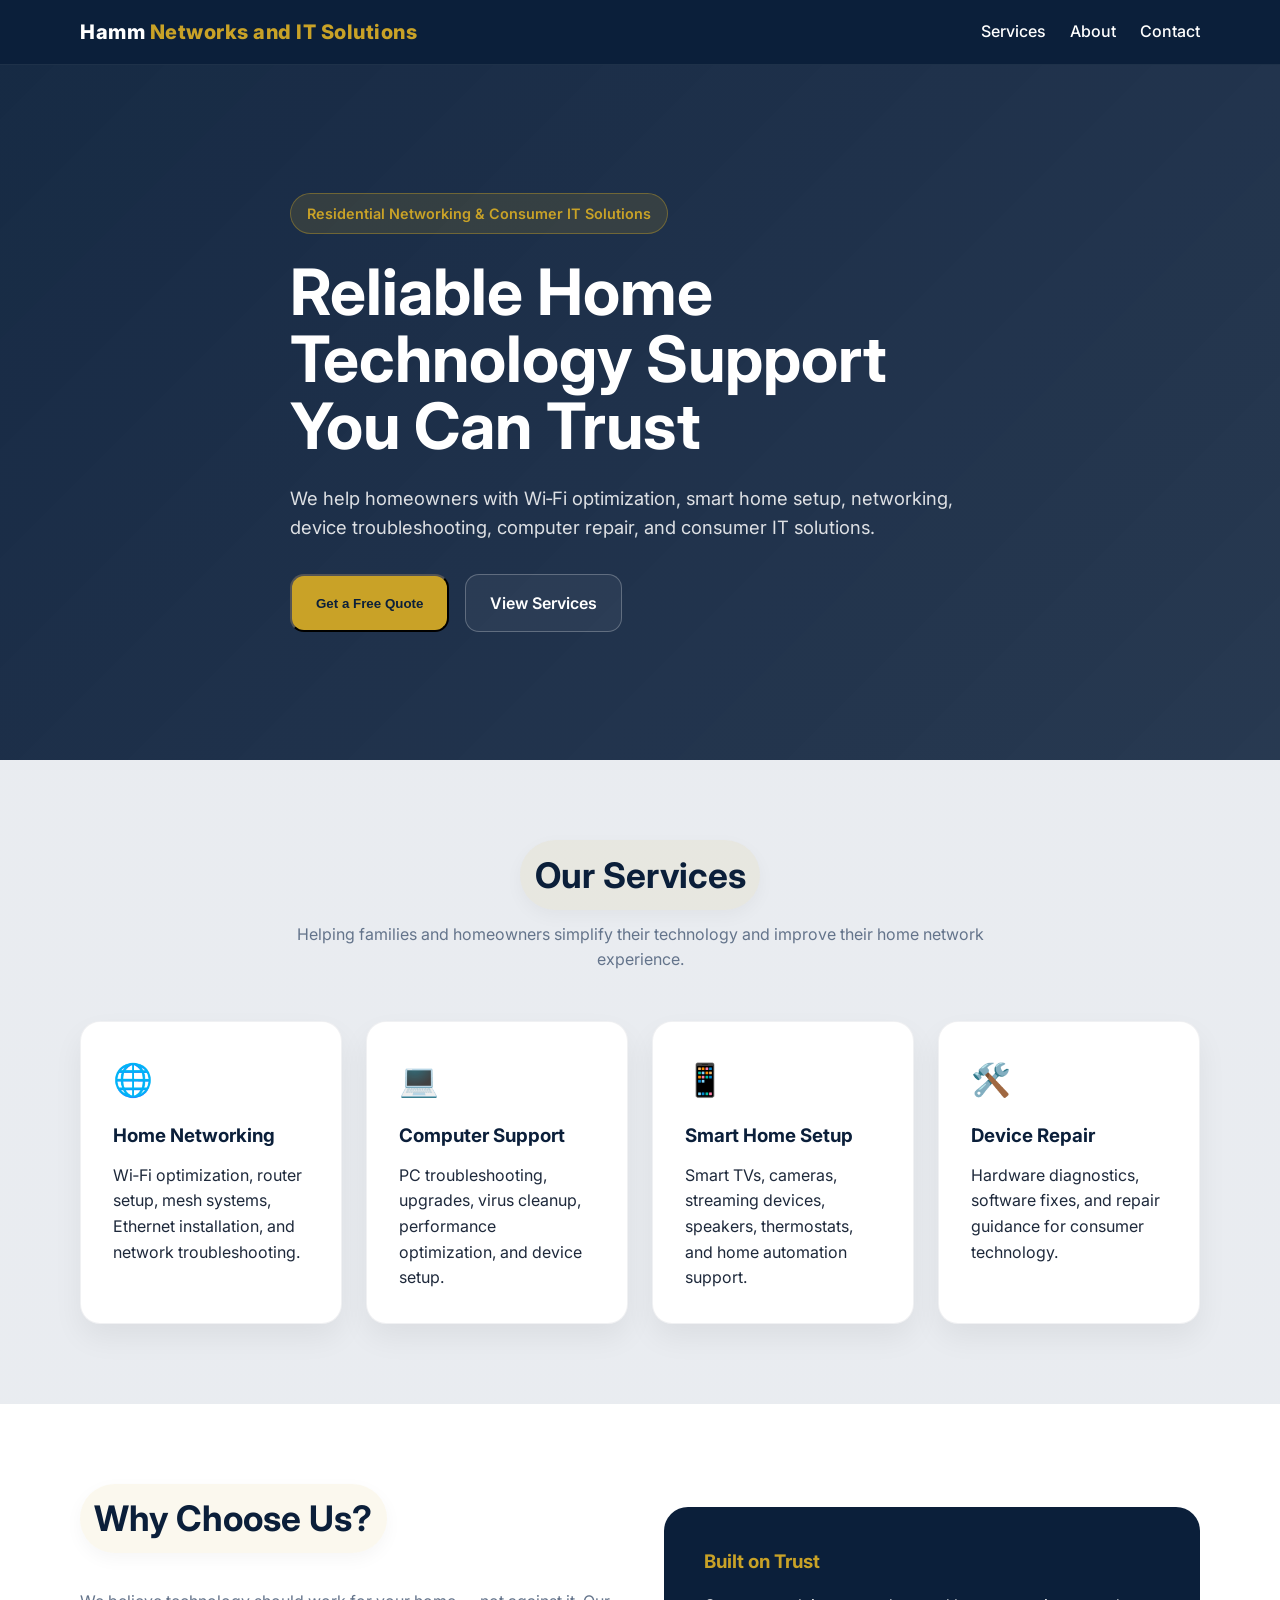
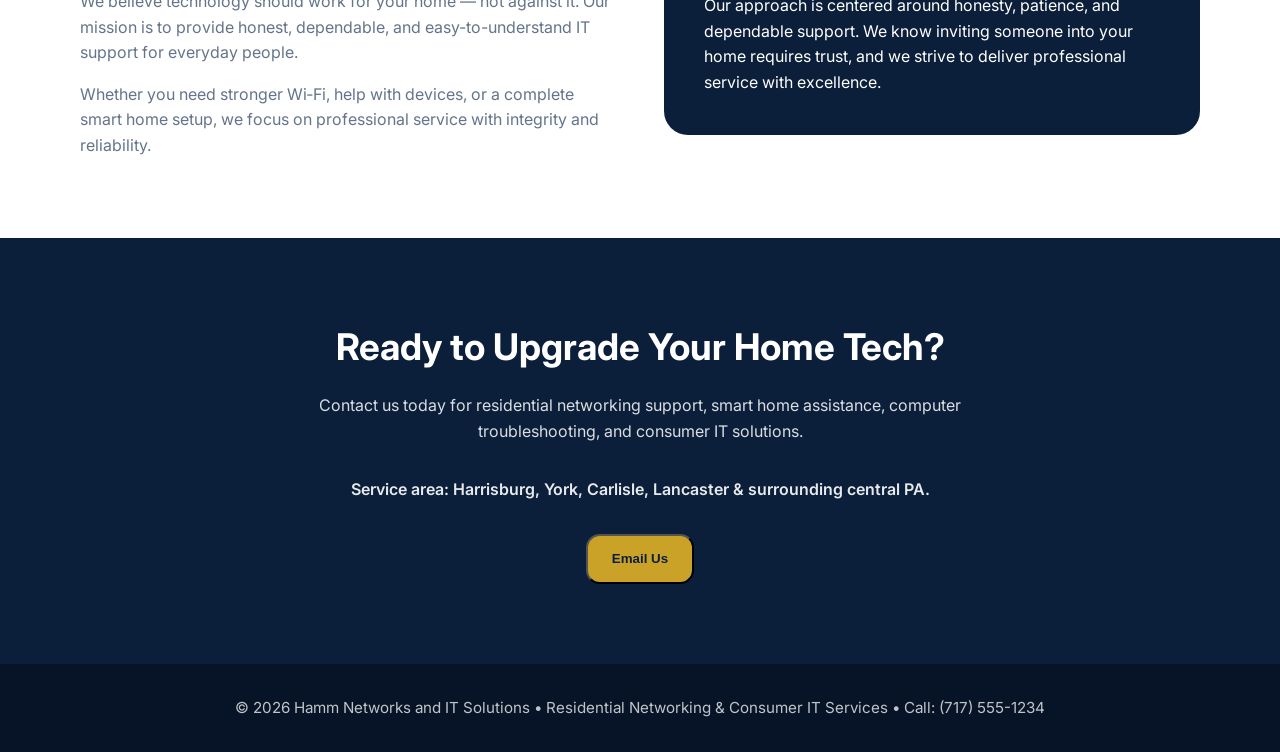
==== Index.html @ 9f0283d4 "Initial commit" ====
<!DOCTYPE html>
<html lang="en">
<head>
  <meta charset="UTF-8" />
  <meta name="viewport" content="width=device-width, initial-scale=1.0" />
  <title>Hamm Networks — Residential & Small Business IT Solutions in Harrisburg, York, Carlisle & Lancaster</title>
  <meta name="description" content="Hamm Networks provides residential and small business IT solutions: Wi‑Fi optimization, smart home setup, device repair, and computer support serving Harrisburg, York, Carlisle, Lancaster and surrounding PA areas." />
  <link rel="canonical" href="https://yourdomain.com/" />
  <!-- Open Graph / Social -->
  <meta property="og:title" content="Hamm Networks — Home & Small Business IT Solutions (Harrisburg, York, Carlisle, Lancaster)" />
  <meta property="og:description" content="Reliable home networking, smart home setup, device repair, and consumer IT support for Harrisburg and nearby Pennsylvania areas." />
  <meta property="og:type" content="website" />
  <meta property="og:url" content="https://yourdomain.com/" />
  <meta property="og:image" content="https://images.unsplash.com/photo-1516321318423-f06f85e504b3?q=80&w=1920&auto=format&fit=crop" />
  <meta name="twitter:card" content="summary_large_image" />
  <meta name="twitter:title" content="Hamm Networks — IT Solutions in Harrisburg, York, Carlisle & Lancaster" />
  <meta name="twitter:description" content="Residential & small business networking, device repair, and consumer IT support in central Pennsylvania." />

  <link rel="preconnect" href="https://fonts.googleapis.com">
  <link rel="preconnect" href="https://fonts.gstatic.com" crossorigin>
  <link href="https://fonts.googleapis.com/css2?family=Inter:wght@300;400;500;600;700;800&display=swap" rel="stylesheet">

  <style>
    :root {
      --navy: #0B1F3A;
      --gold: #C9A227;
      --light: #F5F7FA;
      --text: #1E293B;
      --muted: #64748B;
      --card: #FFFFFF;
      --border: #E2E8F0;
    }

    * {
      margin: 0;
      padding: 0;
      box-sizing: border-box;
    }

    body {
      font-family: 'Inter', sans-serif;
      background: var(--light);
      color: var(--text);
      line-height: 1.6;
    }

    /* Enable smooth scrolling for in-page links */
    html {
      scroll-behavior: smooth;
    }

    a {
      text-decoration: none;
      color: inherit;
    }

    .container {
      width: min(1120px, 92%);
      margin: 0 auto;
    }

    header {
      background: var(--navy);
      color: white;
      position: sticky;
      top: 0;
      z-index: 1000;
      border-bottom: 1px solid rgba(255,255,255,0.08);
    }

    nav {
      display: flex;
      justify-content: space-between;
      align-items: center;
      padding: 1rem 0;
    }

    .logo {
      font-size: 1.25rem;
      font-weight: 800;
      letter-spacing: 0.5px;
    }

    .logo span {
      color: var(--gold);
    }

    .nav-links {
      display: flex;
      gap: 1.5rem;
      font-weight: 500;
    }

    .nav-links a:hover {
      color: var(--gold);
      transition: 0.2s ease;
    }

    .hero {
      background: linear-gradient(135deg, rgba(11,31,58,0.95), rgba(11,31,58,0.88)),
      url('https://images.unsplash.com/photo-1516321318423-f06f85e504b3?q=80&w=1920&auto=format&fit=crop') center/cover;
      color: white;
      padding: 8rem 0;
    }

    .hero-content {
      max-width: 700px;
    }

    .badge {
      display: inline-block;
      background: rgba(201,162,39,0.15);
      color: var(--gold);
      border: 1px solid rgba(201,162,39,0.4);
      padding: 0.5rem 1rem;
      border-radius: 999px;
      font-size: 0.9rem;
      margin-bottom: 1.5rem;
      font-weight: 600;
    }

    .hero h1 {
      font-size: clamp(2.5rem, 5vw, 4.5rem);
      line-height: 1.05;
      margin-bottom: 1.5rem;
    }

    .hero p {
      font-size: 1.15rem;
      color: rgba(255,255,255,0.85);
      margin-bottom: 2rem;
    }

    .hero-buttons {
      display: flex;
      flex-wrap: wrap;
      gap: 1rem;
    }

    .btn {
      display: inline-block;
      padding: 0.95rem 1.5rem;
      border-radius: 14px;
      font-weight: 600;
      transition: 0.25s ease;
    }

    .btn-primary {
      background: var(--gold);
      color: var(--navy);
    }

    .btn-primary:hover {
      transform: translateY(-2px);
    }

    .btn-secondary {
      border: 1px solid rgba(255,255,255,0.25);
      color: white;
      background: rgba(255,255,255,0.05);
    }

    .btn-secondary:hover {
      background: rgba(255,255,255,0.1);
    }

    section {
      padding: 5rem 0;
    }

    .section-title {
      text-align: center;
      margin-bottom: 3rem;
    }

    .section-title h2 {
      display: inline-block;
      font-size: 2.2rem;
      margin-bottom: 0.75rem;
      color: var(--navy);
      background: rgba(201,162,39,0.08); /* pale gold pill to contrast with white cards */
      padding: 0.4rem 0.9rem;
      border-radius: 999px;
      box-shadow: 0 6px 18px rgba(2,6,23,0.04);
    }

    .section-title p {
      color: var(--muted);
      max-width: 700px;
      margin: 0 auto;
    }

    .services-grid {
      display: grid;
      grid-template-columns: repeat(auto-fit, minmax(250px, 1fr));
      gap: 1.5rem;
    }

    /* Make the services section subtly contrast so white cards stand out */
    #services {
      /* fallback */
      background-color: #f6f9fc;
      background: linear-gradient(180deg, rgba(11,31,58,0.05), rgba(11,31,58,0.05));
    }

    .card {
      background: var(--card);
      border: 1px solid rgba(11,31,58,0.06);
      border-radius: 20px;
      padding: 2rem;
      box-shadow: 0 14px 30px rgba(2,6,23,0.06);
      transition: transform 0.25s ease, box-shadow 0.25s ease;
      cursor: pointer;
    }

    .card:hover {
      transform: translateY(-6px);
    }

    .card-icon {
      font-size: 2rem;
      margin-bottom: 1rem;
    }

    .card h3 {
      margin-bottom: 0.75rem;
      color: var(--navy);
    }

    .about {
      background: white;
    }

    .about-grid {
      display: grid;
      grid-template-columns: repeat(auto-fit, minmax(320px, 1fr));
      gap: 3rem;
      align-items: center;
    }

    .about-box {
      background: var(--navy);
      color: white;
      border-radius: 24px;
      padding: 2.5rem;
    }

    .about-box h3 {
      margin-bottom: 1rem;
      color: var(--gold);
    }

    .contact {
      background: var(--navy);
      color: white;
      text-align: center;
    }

    .contact h2 {
      font-size: 2.3rem;
      margin-bottom: 1rem;
    }

    .contact p {
      max-width: 700px;
      margin: 0 auto 2rem;
      color: rgba(255,255,255,0.85);
    }

    .contact-buttons {
      display: flex;
      justify-content: center;
      flex-wrap: wrap;
      gap: 1rem;
    }

    footer {
      background: #071427;
      color: rgba(255,255,255,0.75);
      text-align: center;
      padding: 2rem 0;
      font-size: 0.95rem;
    }

    /* Modal / Popup styles */
    .modal {
      position: fixed;
      inset: 0;
      display: flex;
      align-items: center;
      justify-content: center;
      background: rgba(2,6,23,0.5);
      opacity: 0;
      pointer-events: none;
      transition: opacity 0.18s ease;
    }

    .modal.active {
      opacity: 1;
      pointer-events: auto;
    }

    .modal-content {
      background: var(--card);
      color: var(--text);
      max-width: 720px;
      width: calc(100% - 2rem);
      border-radius: 12px;
      padding: 1.5rem 1.75rem;
      box-shadow: 0 20px 40px rgba(2,6,23,0.35);
      position: relative;
    }

    .modal-close {
      position: absolute;
      top: 0.5rem;
      right: 0.5rem;
      background: transparent;
      border: none;
      font-size: 1.25rem;
      cursor: pointer;
      color: var(--muted);
      padding: 0.5rem;
      line-height: 1;
    }

    .modal h3 { margin-top: 0; color: var(--navy); }


    @media (max-width: 768px) {
      .nav-links {
        display: none;
      }

      .hero {
        padding: 6rem 0;
      }

      .hero-buttons {
        flex-direction: column;
        align-items: stretch;
      }

      .btn {
        text-align: center;
      }
    }
  </style>
  <!-- LocalBusiness structured data (replace url and sameAs as needed) -->
  <script type="application/ld+json">
  {
    "@context": "https://schema.org",
    "@type": "LocalBusiness",
    "name": "Hamm Networks and IT Solutions",
    "description": "Residential and small business IT solutions: Wi-Fi optimization, smart home setup, device repair, and consumer IT support.",
    "telephone": "+1-717-555-1234",
    "url": "https://yourdomain.com/",
    "areaServed": [
      { "@type": "City", "name": "Harrisburg" },
      { "@type": "City", "name": "York" },
      { "@type": "City", "name": "Carlisle" },
      { "@type": "City", "name": "Lancaster" }
    ],
    "keywords": "home networking, Wi-Fi optimization, smart home setup, device repair, computer support, Harrisburg, York, Carlisle, Lancaster"
  }
  </script>
</head>
<body>

  <header>
    <div class="container">
      <nav>
        <div class="logo">Hamm <span>Networks and IT Solutions</span></div>

        <div class="nav-links">
          <a href="#services">Services</a>
          <a href="#about">About</a>
          <a href="#contact">Contact</a>
        </div>
      </nav>
    </div>
  </header>

  <section class="hero">
    <div class="container hero-content">
      <div class="badge">Residential Networking & Consumer IT Solutions</div>

      <h1>Reliable Home Technology Support You Can Trust</h1>

      <p>
        We help homeowners with Wi‑Fi optimization, smart home setup, networking,
        device troubleshooting, computer repair, and consumer IT solutions.
      </p>

      <div class="hero-buttons">
        <button class="btn btn-primary" data-modal="modal-contact">Get a Free Quote</button>
        <a href="#services" class="btn btn-secondary">View Services</a>
      </div>
    </div>
  </section>

  <section id="services">
    <div class="container">
      <div class="section-title">
        <h2>Our Services</h2>
        <p>
          Helping families and homeowners simplify their technology and improve their home network experience.
        </p>
      </div>

      <div class="services-grid">
        <div class="card" data-modal="modal-networking" tabindex="0" role="button" aria-controls="modal-networking">
          <div class="card-icon">🌐</div>
          <h3>Home Networking</h3>
          <p>
            Wi‑Fi optimization, router setup, mesh systems, Ethernet installation, and network troubleshooting.
          </p>
        </div>

        <div class="card" data-modal="modal-computer" tabindex="0" role="button" aria-controls="modal-computer">
          <div class="card-icon">💻</div>
          <h3>Computer Support</h3>
          <p>
            PC troubleshooting, upgrades, virus cleanup, performance optimization, and device setup.
          </p>
        </div>

        <div class="card" data-modal="modal-smart" tabindex="0" role="button" aria-controls="modal-smart">
          <div class="card-icon">📱</div>
          <h3>Smart Home Setup</h3>
          <p>
            Smart TVs, cameras, streaming devices, speakers, thermostats, and home automation support.
          </p>
        </div>

        <div class="card" data-modal="modal-repair" tabindex="0" role="button" aria-controls="modal-repair">
          <div class="card-icon">🛠️</div>
          <h3>Device Repair</h3>
          <p>
            Hardware diagnostics, software fixes, and repair guidance for consumer technology.
          </p>
        </div>
      </div>
    </div>
  </section>

  <section id="about" class="about">
    <div class="container">
      <div class="about-grid">
        <div>
          <div class="section-title" style="text-align:left; margin-bottom:1.5rem;">
            <h2>Why Choose Us?</h2>
          </div>

          <p style="margin-bottom:1rem; color:var(--muted);">
            We believe technology should work for your home — not against it.
            Our mission is to provide honest, dependable, and easy-to-understand IT support for everyday people.
          </p>

          <p style="color:var(--muted);">
            Whether you need stronger Wi‑Fi, help with devices, or a complete smart home setup,
            we focus on professional service with integrity and reliability.
          </p>
        </div>

        <div class="about-box">
          <h3>Built on Trust</h3>

          <p>
            Our approach is centered around honesty, patience, and dependable support.
            We know inviting someone into your home requires trust, and we strive to deliver professional service with excellence.
          </p>
        </div>
      </div>
    </div>
  </section>

  <section id="contact" class="contact">
    <div class="container">
      <h2>Ready to Upgrade Your Home Tech?</h2>

      <p>
        Contact us today for residential networking support, smart home assistance,
        computer troubleshooting, and consumer IT solutions.
      </p>

  <p style="margin-top:0.75rem; color:rgba(255,255,255,0.9); font-weight:600;">Service area: Harrisburg, York, Carlisle, Lancaster & surrounding central PA.</p>

      <div class="contact-buttons">
  <button class="btn btn-primary" data-modal="modal-contact">Email Us</button>
      </div>
    </div>
  </section>

  <!-- Modals for services -->
  <div id="modal-networking" class="modal" role="dialog" aria-modal="true" aria-hidden="true">
    <div class="modal-content">
      <button class="modal-close" aria-label="Close">✕</button>
      <h3>Home Networking — What we do</h3>
      <p>We audit your current setup, optimize Wi‑Fi coverage using channel planning and placement, recommend and install mesh or business-grade systems, run Ethernet where needed, and secure your network with guest segmentation and password policies.</p>
      <p><strong>Typical visit:</strong> Network survey, router/mesh setup, speed testing, and brief user training.</p>
    </div>
  </div>

  <div id="modal-computer" class="modal" role="dialog" aria-modal="true" aria-hidden="true">
    <div class="modal-content">
      <button class="modal-close" aria-label="Close">✕</button>
      <h3>Computer Support — What we do</h3>
      <p>We diagnose software and hardware issues, remove malware, perform performance tuning, recommend and install upgrades, back up important data, and configure systems for better reliability and speed.</p>
      <p><strong>Typical visit:</strong> Full diagnostic, cleanup, and actionable recommendations.</p>
    </div>
  </div>

  <div id="modal-smart" class="modal" role="dialog" aria-modal="true" aria-hidden="true">
    <div class="modal-content">
      <button class="modal-close" aria-label="Close">✕</button>
      <h3>Smart Home Setup — What we do</h3>
      <p>We connect and configure smart devices (TVs, cameras, speakers, thermostats), integrate automations, ensure secure device onboarding, and help you choose compatible ecosystems for long-term reliability.</p>
      <p><strong>Typical visit:</strong> Device integration, testing, and user walkthrough of automations.</p>
    </div>
  </div>

  <div id="modal-repair" class="modal" role="dialog" aria-modal="true" aria-hidden="true">
    <div class="modal-content">
      <button class="modal-close" aria-label="Close">✕</button>
      <h3>Device Repair — What we do</h3>
      <p>We perform hardware diagnostics, replace or repair components where feasible, reimage devices, and provide guidance on economical replacement versus repair options.</p>
      <p><strong>Typical visit:</strong> Diagnostic and repair estimate; minor repairs performed on-site when possible.</p>
    </div>
  </div>

  <!-- Contact modal -->
  <div id="modal-contact" class="modal" role="dialog" aria-modal="true" aria-hidden="true">
    <div class="modal-content">
      <button class="modal-close" aria-label="Close">✕</button>
      <h3>Contact Us</h3>
      <form id="contact-form" action="/api/contact" method="post">
        <!-- Anti-spam honeypot (hidden) -->
        <input type="text" name="botcheck" id="botcheck" style="display:none" />

        <div style="margin-bottom:0.75rem;">
          <label for="name">Name</label><br>
          <input id="name" name="name" type="text" required style="width:100%; padding:0.5rem; margin-top:0.25rem;" />
        </div>

        <div style="margin-bottom:0.75rem;">
          <label for="email">Email</label><br>
          <input id="email" name="email" type="email" required style="width:100%; padding:0.5rem; margin-top:0.25rem;" />
        </div>

        <div style="margin-bottom:0.75rem;">
          <label for="phone">Phone</label><br>
          <input id="phone" name="phone" type="tel" placeholder="(123) 456-7890" style="width:100%; padding:0.5rem; margin-top:0.25rem;" />
        </div>

        <div style="margin-bottom:0.75rem;">
          <label for="message">Message</label><br>
          <textarea id="message" name="message" rows="5" required style="width:100%; padding:0.5rem; margin-top:0.25rem;"></textarea>
        </div>

        <div style="display:flex; gap:0.5rem; justify-content:flex-end;">
          <button type="submit" class="btn btn-primary">Send</button>
        </div>
        <div id="contact-feedback" style="margin-top:0.75rem; color:var(--muted); display:none;" role="status" aria-live="polite"></div>
      </form>
    </div>
  </div>

  <footer>
    <div class="container">
  © 2026 Hamm Networks and IT Solutions • Residential Networking & Consumer IT Services • Call: <a href="tel:+17175551234">(717) 555-1234</a>
    </div>
  </footer>

</body>
<script>
  // Ensure anchored sections are not hidden under the sticky header.
  (function() {
    const header = document.querySelector('header');
    function updateScrollPadding() {
      const h = header ? header.offsetHeight : 0;
      document.documentElement.style.scrollPaddingTop = h + 'px';
    }

    // Initial set and on resize (header height can change on small screens)
    updateScrollPadding();
    window.addEventListener('resize', updateScrollPadding);

    // For consistent behavior across browsers, intercept same-page anchor clicks
    // and perform a smooth scroll that accounts for the header height.
    document.querySelectorAll('a[href^="#"]').forEach(a => {
      a.addEventListener('click', function(e) {
        const targetId = this.getAttribute('href').slice(1);
        if (!targetId) return; // allow top-of-page anchors
        const target = document.getElementById(targetId);
        if (!target) return;
        e.preventDefault();
        const offset = target.getBoundingClientRect().top + window.pageYOffset - (header ? header.offsetHeight : 0);
        window.scrollTo({ top: offset, behavior: 'smooth' });
        // update URL without jumping
        history.pushState(null, '', '#' + targetId);
      });
    });

    // Modal handling
    const modals = document.querySelectorAll('.modal');
    const triggers = document.querySelectorAll('[data-modal]');
    let lastActiveElement = null;

    function openModal(id, trigger) {
      const modal = document.getElementById(id);
      if (!modal) return;
      lastActiveElement = trigger || document.activeElement;
      modal.classList.add('active');
      modal.setAttribute('aria-hidden', 'false');
      const close = modal.querySelector('.modal-close');
      // move focus into modal
      if (close) close.focus();
      // prevent background scroll
      document.body.style.overflow = 'hidden';
    }

    function closeModal(modal) {
      if (!modal) return;
      modal.classList.remove('active');
      modal.setAttribute('aria-hidden', 'true');
      document.body.style.overflow = '';
      if (lastActiveElement) lastActiveElement.focus();
    }

    triggers.forEach(t => {
      const id = t.getAttribute('data-modal');
      t.addEventListener('click', () => openModal(id, t));
      t.addEventListener('keydown', (e) => {
        if (e.key === 'Enter' || e.key === ' ') {
          e.preventDefault();
          openModal(id, t);
        }
      });
    });

    modals.forEach(m => {
      m.addEventListener('click', (e) => {
        if (e.target === m) closeModal(m);
      });
      const close = m.querySelector('.modal-close');
      if (close) close.addEventListener('click', () => closeModal(m));
    });

    document.addEventListener('keydown', (e) => {
      if (e.key === 'Escape') {
        document.querySelectorAll('.modal.active').forEach(m => closeModal(m));
      }
    });

    // Contact form submission
    const contactForm = document.getElementById('contact-form');
    if (contactForm) {
      contactForm.addEventListener('submit', async (e) => {
        e.preventDefault();
        const feedback = document.getElementById('contact-feedback');
        feedback.style.display = 'none';

        // Basic honeypot check
        const botcheck = contactForm.querySelector('#botcheck');
        if (botcheck && botcheck.value) {
          // treat as spam silently
          return;
        }

        const payload = {
          name: contactForm.name.value.trim(),
          email: contactForm.email.value.trim(),
          phone: contactForm.phone ? contactForm.phone.value.trim() : '',
          message: contactForm.message.value.trim()
        };

        if (!payload.name || !payload.email || !payload.message) {
          feedback.textContent = 'Please complete all required fields.';
          feedback.style.display = '';
          return;
        }

        try {
          const res = await fetch(contactForm.action || '/api/contact', {
            method: 'POST',
            headers: { 'Content-Type': 'application/json' },
            body: JSON.stringify(payload)
          });
          const json = await res.json();
          if (json && json.success) {
            // show thank-you modal (reusing earlier helper from the GitHub Pages form)
            showThankYouModal();
            contactForm.reset();
            // close the modal dialog after a short delay
            setTimeout(() => {
              const modal = document.getElementById('modal-contact');
              if (modal) closeModal(modal);
            }, 1200);
          } else {
            feedback.textContent = (json && json.message) ? json.message : 'Error sending message.';
            feedback.style.display = '';
          }
        } catch (err) {
          feedback.textContent = 'Network error, please try again later.';
          feedback.style.color = 'red';
          feedback.style.display = '';
        }
      });
    }

    // Thank-you modal helpers (used by contact form submit handler)
    function showThankYouModal() {
      // Create modal overlay
      const modalOverlay = document.createElement('div');
      modalOverlay.className = 'modal-overlay';
      modalOverlay.style.cssText = `
        position: fixed;
        top: 0;
        left: 0;
        width: 100%;
        height: 100%;
        background-color: rgba(0, 0, 0, 0.5);
        display: flex;
        justify-content: center;
        align-items: center;
        z-index: 9999;
        font-family: inherit;
      `;

      // Create modal content
      const modalContent = document.createElement('div');
      modalContent.className = 'modal-content';
      modalContent.style.cssText = `
        background: white;
        padding: 2rem;
        border-radius: 1rem;
        text-align: center;
        max-width: 420px;
        width: 90%;
        box-shadow: 0 1rem 3rem rgba(0, 0, 0, 0.175);
      `;

      modalContent.innerHTML = `
        <div class="success-icon" style="font-size: 3.5rem; color: #28a745; margin-bottom: 1rem;">
          <svg xmlns="http://www.w3.org/2000/svg" width="48" height="48" fill="currentColor" class="bi bi-check-circle-fill" viewBox="0 0 16 16">
            <path d="M16 8A8 8 0 1 1 0 8a8 8 0 0 1 16 0zM6.97 11.03a.75.75 0 0 0 1.07.02L11.03 8.1a.75.75 0 1 0-1.06-1.06L7.5 9.44 6.03 7.97a.75.75 0 1 0-1.06 1.06l1.99 2z"/>
          </svg>
        </div>
        <h2>Thank You!</h2>
        <p class="text-muted" style="color:#6c757d;">Your message has been sent successfully. We'll get back to you soon!</p>
        <div class="countdown" style="font-size: 0.9rem; color: #6c757d; margin-top: 1rem;">This message will close in <span id="thank-countdown">4</span> seconds...</div>
        <button class="btn btn-primary mt-3" id="thank-close">Close</button>
      `;

      modalOverlay.appendChild(modalContent);
      document.body.appendChild(modalOverlay);

      // Countdown timer
      let countdown = 4;
      const countdownElement = modalContent.querySelector('#thank-countdown');

      const timer = setInterval(() => {
        countdown--;
        countdownElement.textContent = countdown;
        if (countdown <= 0) {
          clearInterval(timer);
          closeModalOverlay();
        }
      }, 1000);

      // Close handler
      function closeModalOverlay() {
        clearInterval(timer);
        if (modalOverlay && modalOverlay.parentNode) modalOverlay.parentNode.removeChild(modalOverlay);
      }

      modalContent.querySelector('#thank-close').addEventListener('click', closeModalOverlay);
    }
  })();
</script>
</html>
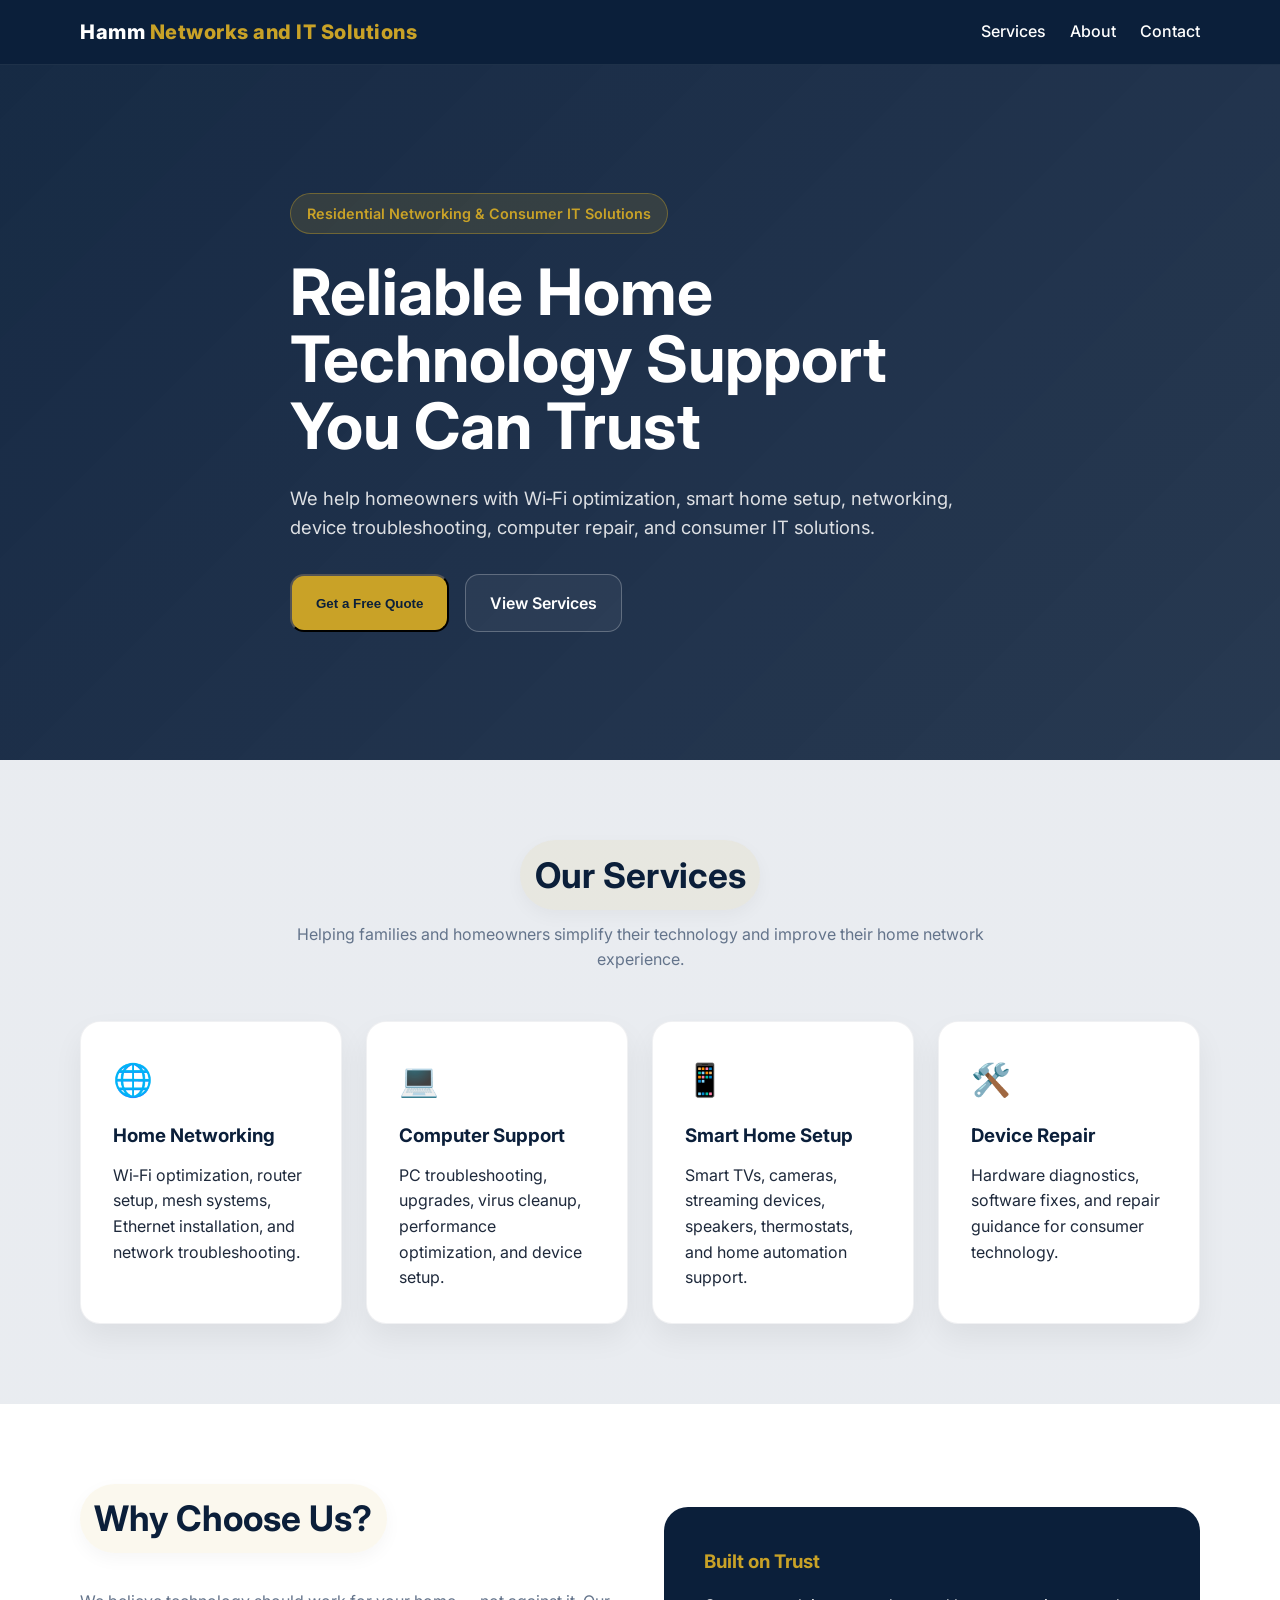
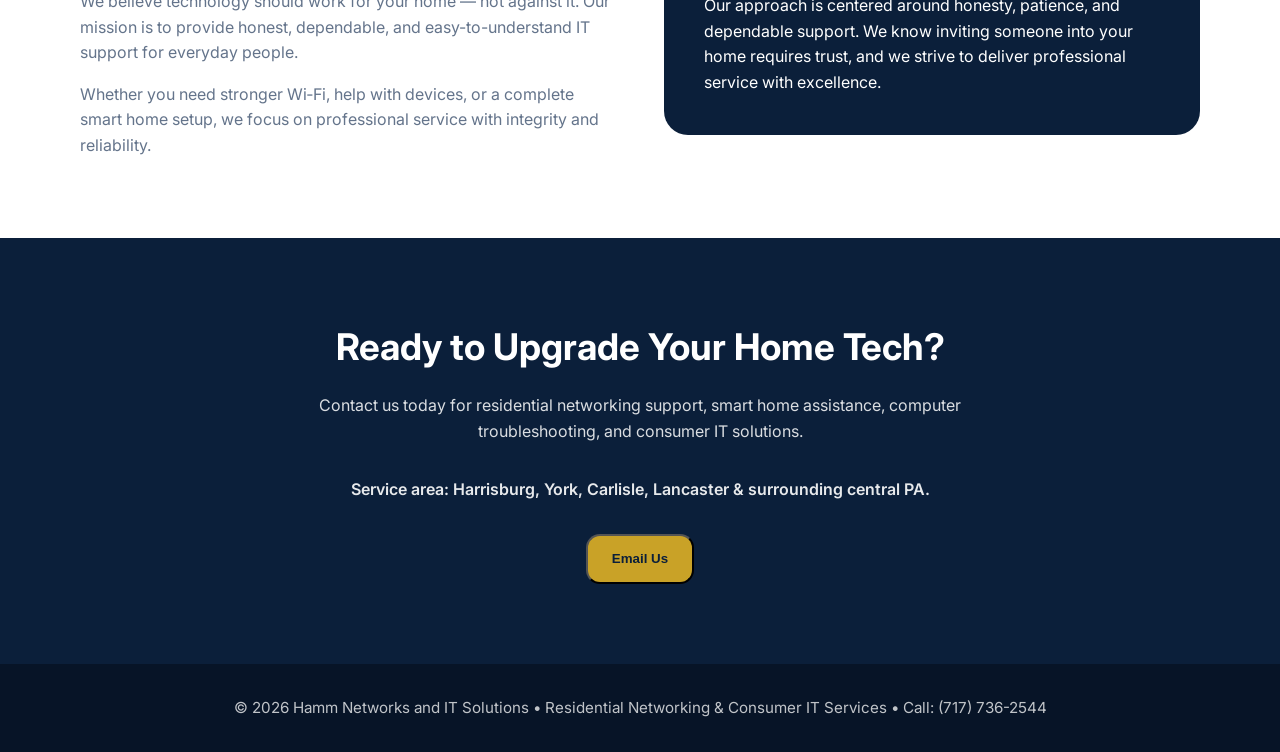
==== commit cab6889d: "Number change" ====
--- a/Index.html
+++ b/Index.html
@@ -568,7 +568,7 @@
 
   <footer>
     <div class="container">
-  © 2026 Hamm Networks and IT Solutions • Residential Networking & Consumer IT Services • Call: <a href="tel:+17175551234">(717) 555-1234</a>
+  © 2026 Hamm Networks and IT Solutions • Residential Networking & Consumer IT Services • Call: <a href="tel:+17177362544">(717) 736-2544</a>
     </div>
   </footer>
 
